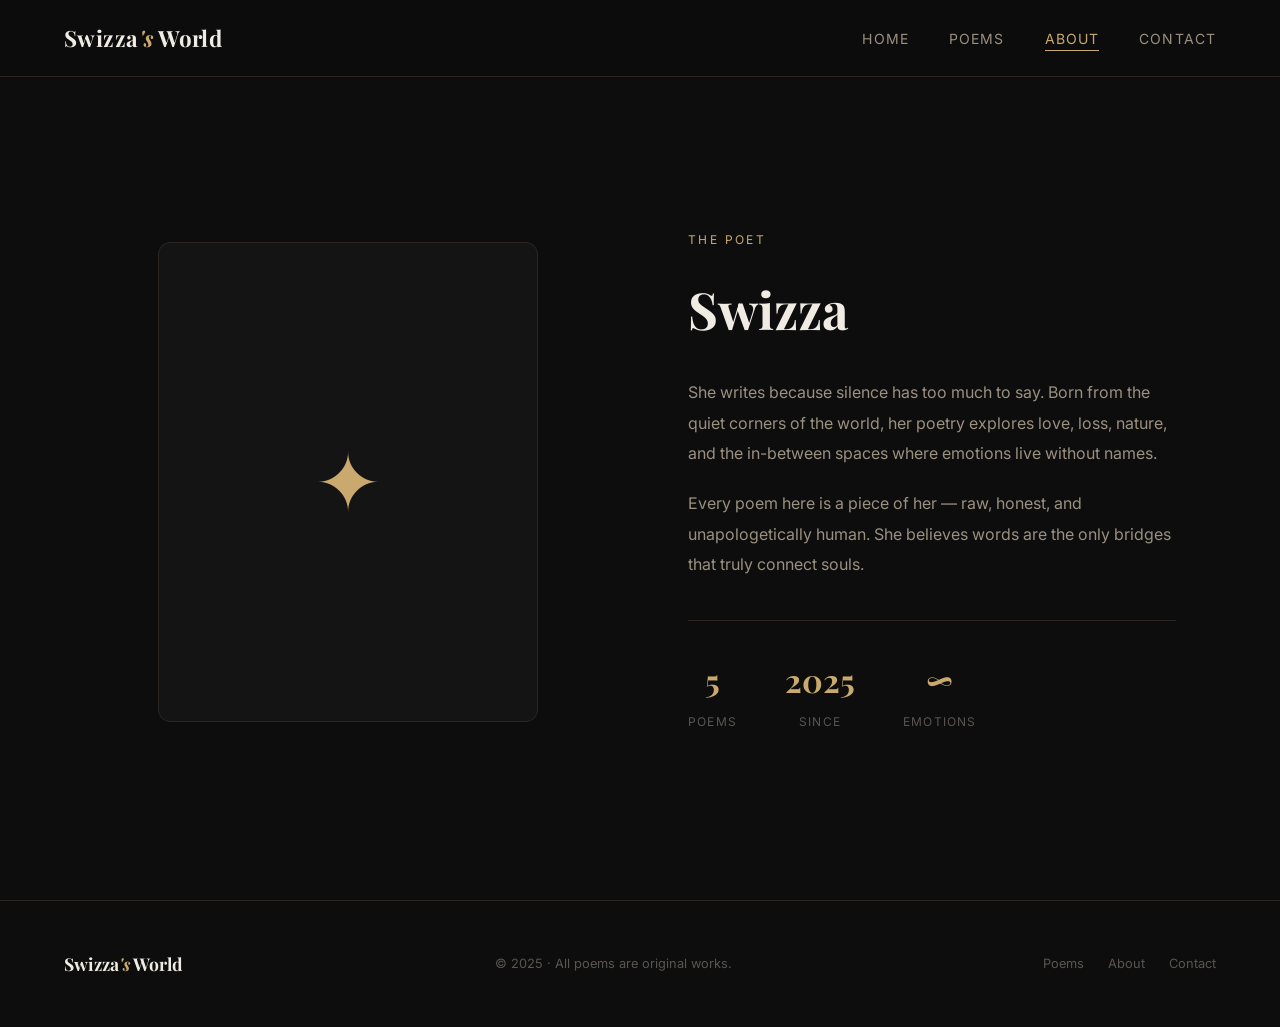
==== about.html @ cbcc3bd9 "first commit - Swizza's World" ====
<!DOCTYPE html>
<html lang="en">
<head>
  <meta charset="UTF-8" />
  <meta name="viewport" content="width=device-width, initial-scale=1.0" />
  <title>About — Swizza's World</title>
  <link rel="stylesheet" href="css/style.css" />
  <link rel="stylesheet" href="css/mobile.css" media="(max-width: 768px)" />
  <link href="https://fonts.googleapis.com/css2?family=Playfair+Display:ital,wght@0,400;0,700;1,400&family=Inter:wght@300;400;500&display=swap" rel="stylesheet" />
</head>
<body>

  <!-- DESKTOP NAV -->
  <nav class="navbar desktop-nav">
    <div class="nav-logo">Swizza<span>'s</span> World</div>
    <ul class="nav-links">
      <li><a href="index.html">Home</a></li>
      <li><a href="poems.html">Poems</a></li>
      <li><a href="about.html" class="active">About</a></li>
      <li><a href="contact.html">Contact</a></li>
    </ul>
  </nav>

  <!-- MOBILE BOTTOM NAVBAR -->
  <nav class="bottom-nav" aria-label="Main navigation">
    <a href="index.html" class="bottom-nav-item" aria-label="Home">
      <span class="bnav-ripple"></span>
      <svg class="bnav-icon" viewBox="0 0 24 24" fill="none" stroke="currentColor" stroke-width="1.8" stroke-linecap="round" stroke-linejoin="round"><path d="M3 9.5L12 3l9 6.5V20a1 1 0 01-1 1H4a1 1 0 01-1-1V9.5z"/><path d="M9 21V12h6v9"/></svg>
      <span class="bnav-label">Home</span>
    </a>
    <a href="poems.html" class="bottom-nav-item" aria-label="Poems">
      <span class="bnav-ripple"></span>
      <svg class="bnav-icon" viewBox="0 0 24 24" fill="none" stroke="currentColor" stroke-width="1.8" stroke-linecap="round" stroke-linejoin="round"><path d="M12 20h9"/><path d="M16.5 3.5a2.121 2.121 0 013 3L7 19l-4 1 1-4L16.5 3.5z"/></svg>
      <span class="bnav-label">Poems</span>
    </a>
    <a href="about.html" class="bottom-nav-item active" aria-label="About">
      <span class="bnav-ripple"></span>
      <svg class="bnav-icon" viewBox="0 0 24 24" fill="none" stroke="currentColor" stroke-width="1.8" stroke-linecap="round" stroke-linejoin="round"><circle cx="12" cy="8" r="4"/><path d="M4 20c0-4 3.6-7 8-7s8 3 8 7"/></svg>
      <span class="bnav-label">About</span>
    </a>
    <a href="contact.html" class="bottom-nav-item" aria-label="Contact">
      <span class="bnav-ripple"></span>
      <svg class="bnav-icon" viewBox="0 0 24 24" fill="none" stroke="currentColor" stroke-width="1.8" stroke-linecap="round" stroke-linejoin="round"><path d="M21 15a2 2 0 01-2 2H7l-4 4V5a2 2 0 012-2h14a2 2 0 012 2z"/></svg>
      <span class="bnav-label">Contact</span>
    </a>
  </nav>

  <!-- ABOUT SECTION -->
  <section class="about-section">
    <div class="about-image-wrap">
      <div class="about-image-placeholder">
        <!-- Replace src with her actual photo -->
        <img src="images/poet.jpg" alt="Poet portrait" onerror="this.style.display='none'" />
        <div class="image-fallback">✦</div>
      </div>
    </div>
    <div class="about-content">
      <p class="about-label">The Poet</p>
      <h1>Swizza</h1>
      <p class="about-bio">
        She writes because silence has too much to say. Born from the quiet corners of the world, 
        her poetry explores love, loss, nature, and the in-between spaces where emotions live 
        without names.
      </p>
      <p class="about-bio">
        Every poem here is a piece of her — raw, honest, and unapologetically human. 
        She believes words are the only bridges that truly connect souls.
      </p>
      <div class="about-stats">
        <div class="stat">
          <span class="stat-num" id="poemCount">0</span>
          <span class="stat-label">Poems</span>
        </div>
        <div class="stat">
          <span class="stat-num">2025</span>
          <span class="stat-label">Since</span>
        </div>
        <div class="stat">
          <span class="stat-num">∞</span>
          <span class="stat-label">Emotions</span>
        </div>
      </div>
    </div>
  </section>

  <!-- FOOTER -->
  <footer class="footer">
    <div class="footer-inner">
      <div class="footer-logo">Swizza<span>'s</span> World</div>
      <p>© 2025 · All poems are original works.</p>
      <div class="footer-links">
        <a href="poems.html">Poems</a>
        <a href="about.html">About</a>
        <a href="contact.html">Contact</a>
      </div>
    </div>
  </footer>

  <script src="js/main.js"></script>
  <script src="js/about.js"></script>
</body>
</html>
---- css/style.css ----
/* ============================================
   VERSES & VISIONS — Main Stylesheet (Desktop)
   ============================================ */

/* ---- CSS Variables ---- */
:root {
  --bg: #0d0d0d;
  --bg-card: #141414;
  --bg-card-hover: #1a1a1a;
  --accent: #c9a96e;       /* warm gold */
  --accent-soft: #e8d5b0;
  --text-primary: #f0ece4;
  --text-secondary: #9a9080;
  --text-muted: #5a5550;
  --border: #2a2520;
  --font-serif: 'Playfair Display', Georgia, serif;
  --font-sans: 'Inter', system-ui, sans-serif;
  --radius: 12px;
  --transition: 0.3s ease;
  --max-width: 1200px;
}

/* ---- Reset ---- */
*, *::before, *::after { box-sizing: border-box; margin: 0; padding: 0; }
html { scroll-behavior: smooth; }
body {
  background: var(--bg);
  color: var(--text-primary);
  font-family: var(--font-sans);
  font-size: 16px;
  line-height: 1.7;
  overflow-x: hidden;
}
img { max-width: 100%; display: block; }
a { color: inherit; text-decoration: none; }
ul { list-style: none; }
button { cursor: pointer; border: none; background: none; font-family: inherit; }

/* ---- Scrollbar ---- */
::-webkit-scrollbar { width: 6px; }
::-webkit-scrollbar-track { background: var(--bg); }
::-webkit-scrollbar-thumb { background: var(--border); border-radius: 3px; }

/* ============================================
   NAVBAR — Desktop
   ============================================ */
.navbar {
  position: fixed;
  top: 0; left: 0; right: 0;
  z-index: 100;
  padding: 1.2rem 4rem;
  display: flex;
  align-items: center;
  justify-content: space-between;
  background: rgba(13, 13, 13, 0.85);
  backdrop-filter: blur(12px);
  border-bottom: 1px solid var(--border);
  transition: var(--transition);
}
.nav-logo {
  font-family: var(--font-serif);
  font-size: 1.4rem;
  font-weight: 700;
  letter-spacing: 0.02em;
  color: var(--text-primary);
}
.nav-logo span { color: var(--accent); font-style: italic; }
.nav-links { display: flex; gap: 2.5rem; }
.nav-links a {
  font-size: 0.875rem;
  font-weight: 400;
  letter-spacing: 0.08em;
  text-transform: uppercase;
  color: var(--text-secondary);
  transition: color var(--transition);
  position: relative;
}
.nav-links a::after {
  content: '';
  position: absolute;
  bottom: -4px; left: 0;
  width: 0; height: 1px;
  background: var(--accent);
  transition: width var(--transition);
}
.nav-links a:hover,
.nav-links a.active { color: var(--accent); }
.nav-links a:hover::after,
.nav-links a.active::after { width: 100%; }

/* Mobile nav hidden on desktop */
.mobile-nav { display: none; }
.mobile-menu { display: none; }
.hamburger { display: none; }
/* Bottom nav hidden on desktop */
.bottom-nav { display: none; }

/* ============================================
   HERO SECTION
   ============================================ */
.hero {
  min-height: 100vh;
  display: grid;
  grid-template-columns: 1fr 1fr;
  align-items: center;
  padding: 8rem 4rem 4rem;
  max-width: var(--max-width);
  margin: 0 auto;
  gap: 4rem;
}
.hero-tagline {
  font-size: 0.8rem;
  letter-spacing: 0.25em;
  text-transform: uppercase;
  color: var(--accent);
  margin-bottom: 1.5rem;
}
.hero-title {
  font-family: var(--font-serif);
  font-size: clamp(3rem, 5vw, 5.5rem);
  font-weight: 700;
  line-height: 1.1;
  color: var(--text-primary);
  margin-bottom: 1.5rem;
}
.hero-title em {
  font-style: italic;
  color: var(--accent);
}
.hero-sub {
  font-size: 1.05rem;
  color: var(--text-secondary);
  max-width: 420px;
  margin-bottom: 2.5rem;
  line-height: 1.8;
}
.btn-primary {
  display: inline-block;
  padding: 0.85rem 2.2rem;
  background: var(--accent);
  color: #0d0d0d;
  font-size: 0.875rem;
  font-weight: 600;
  letter-spacing: 0.06em;
  text-transform: uppercase;
  border-radius: 50px;
  transition: all var(--transition);
}
.btn-primary:hover {
  background: var(--accent-soft);
  transform: translateY(-2px);
  box-shadow: 0 8px 30px rgba(201, 169, 110, 0.3);
}
.btn-outline {
  display: inline-block;
  padding: 0.75rem 2rem;
  border: 1px solid var(--accent);
  color: var(--accent);
  font-size: 0.875rem;
  letter-spacing: 0.06em;
  border-radius: 50px;
  transition: all var(--transition);
}
.btn-outline:hover {
  background: var(--accent);
  color: #0d0d0d;
}
.hero-decoration {
  display: flex;
  align-items: center;
  justify-content: center;
}
.floating-quote {
  font-family: var(--font-serif);
  font-style: italic;
  font-size: 1.25rem;
  color: var(--text-muted);
  line-height: 1.8;
  padding: 2.5rem;
  border-left: 2px solid var(--accent);
  max-width: 380px;
  animation: fadeFloat 6s ease-in-out infinite;
}
@keyframes fadeFloat {
  0%, 100% { transform: translateY(0); opacity: 0.7; }
  50% { transform: translateY(-10px); opacity: 1; }
}

/* ============================================
   FEATURED POEMS SECTION
   ============================================ */
.featured-section {
  padding: 6rem 4rem;
  max-width: var(--max-width);
  margin: 0 auto;
}
.section-header {
  text-align: center;
  margin-bottom: 3.5rem;
}
.section-header h2 {
  font-family: var(--font-serif);
  font-size: 2.5rem;
  color: var(--text-primary);
  margin-bottom: 0.5rem;
}
.section-header p {
  color: var(--text-secondary);
  font-size: 0.95rem;
}
.poems-grid {
  display: grid;
  grid-template-columns: repeat(3, 1fr);
  gap: 1.5rem;
}
.poem-card {
  background: var(--bg-card);
  border: 1px solid var(--border);
  border-radius: var(--radius);
  padding: 2rem;
  cursor: pointer;
  transition: all var(--transition);
  position: relative;
  overflow: hidden;
}
.poem-card::before {
  content: '';
  position: absolute;
  top: 0; left: 0;
  width: 3px; height: 0;
  background: var(--accent);
  transition: height 0.4s ease;
}
.poem-card:hover {
  background: var(--bg-card-hover);
  border-color: var(--accent);
  transform: translateY(-4px);
  box-shadow: 0 12px 40px rgba(0,0,0,0.4);
}
.poem-card:hover::before { height: 100%; }
.poem-tag {
  font-size: 0.7rem;
  letter-spacing: 0.15em;
  text-transform: uppercase;
  color: var(--accent);
  margin-bottom: 0.75rem;
}
.poem-card h3 {
  font-family: var(--font-serif);
  font-size: 1.4rem;
  font-weight: 700;
  color: var(--text-primary);
  margin-bottom: 0.75rem;
  line-height: 1.3;
}
.poem-excerpt {
  font-size: 0.9rem;
  color: var(--text-secondary);
  line-height: 1.8;
  font-style: italic;
  margin-bottom: 1.25rem;
  display: -webkit-box;
  -webkit-line-clamp: 4;
  -webkit-box-orient: vertical;
  overflow: hidden;
}
.poem-meta {
  display: flex;
  align-items: center;
  justify-content: space-between;
  font-size: 0.78rem;
  color: var(--text-muted);
}
.poem-actions {
  display: flex;
  gap: 0.75rem;
  align-items: center;
}
.like-btn {
  background: none;
  border: none;
  color: var(--text-muted);
  font-size: 0.85rem;
  cursor: pointer;
  transition: color var(--transition);
  display: flex;
  align-items: center;
  gap: 0.3rem;
}
.like-btn:hover, .like-btn.liked { color: #e05c7a; }
.share-btn {
  background: none;
  border: none;
  color: var(--text-muted);
  font-size: 0.85rem;
  cursor: pointer;
  transition: color var(--transition);
}
.share-btn:hover { color: var(--accent); }
.view-all {
  text-align: center;
  margin-top: 3rem;
}

/* ============================================
   QUOTE STRIP
   ============================================ */
.quote-strip {
  background: var(--bg-card);
  border-top: 1px solid var(--border);
  border-bottom: 1px solid var(--border);
  padding: 4rem;
  text-align: center;
}
.quote-strip blockquote {
  font-family: var(--font-serif);
  font-style: italic;
  font-size: clamp(1.2rem, 2.5vw, 1.8rem);
  color: var(--text-secondary);
  max-width: 700px;
  margin: 0 auto;
  line-height: 1.7;
}

/* ============================================
   PAGE HEADER (Poems / About / Contact pages)
   ============================================ */
.page-header {
  padding: 10rem 4rem 4rem;
  text-align: center;
  max-width: var(--max-width);
  margin: 0 auto;
}
.page-header h1 {
  font-family: var(--font-serif);
  font-size: clamp(2.5rem, 5vw, 4rem);
  color: var(--text-primary);
  margin-bottom: 0.75rem;
}
.page-header p {
  color: var(--text-secondary);
  font-size: 1rem;
}

/* ============================================
   FILTER BAR
   ============================================ */
.filter-bar {
  display: flex;
  gap: 0.75rem;
  justify-content: center;
  flex-wrap: wrap;
  padding: 0 4rem 3rem;
  max-width: var(--max-width);
  margin: 0 auto;
}
.filter-btn {
  padding: 0.5rem 1.4rem;
  border: 1px solid var(--border);
  border-radius: 50px;
  font-size: 0.8rem;
  letter-spacing: 0.08em;
  text-transform: uppercase;
  color: var(--text-secondary);
  transition: all var(--transition);
}
.filter-btn:hover,
.filter-btn.active {
  border-color: var(--accent);
  color: var(--accent);
  background: rgba(201, 169, 110, 0.08);
}

/* ============================================
   POEMS PAGE GRID
   ============================================ */
.poems-page-grid {
  display: grid;
  grid-template-columns: repeat(3, 1fr);
  gap: 1.5rem;
  padding: 0 4rem 6rem;
  max-width: var(--max-width);
  margin: 0 auto;
}

/* ============================================
   POEM MODAL (full poem view)
   ============================================ */
.poem-modal-overlay {
  position: fixed;
  inset: 0;
  background: rgba(0,0,0,0.85);
  backdrop-filter: blur(8px);
  z-index: 200;
  display: flex;
  align-items: center;
  justify-content: center;
  padding: 2rem;
  opacity: 0;
  pointer-events: none;
  transition: opacity var(--transition);
}
.poem-modal-overlay.open {
  opacity: 1;
  pointer-events: all;
}
.poem-modal {
  background: var(--bg-card);
  border: 1px solid var(--border);
  border-radius: var(--radius);
  padding: 3rem;
  max-width: 640px;
  width: 100%;
  max-height: 85vh;
  overflow-y: auto;
  position: relative;
  transform: translateY(20px);
  transition: transform var(--transition);
}
.poem-modal-overlay.open .poem-modal {
  transform: translateY(0);
}
.modal-close {
  position: absolute;
  top: 1.25rem; right: 1.5rem;
  font-size: 1.5rem;
  color: var(--text-muted);
  cursor: pointer;
  transition: color var(--transition);
}
.modal-close:hover { color: var(--text-primary); }
.modal-tag {
  font-size: 0.7rem;
  letter-spacing: 0.15em;
  text-transform: uppercase;
  color: var(--accent);
  margin-bottom: 0.75rem;
}
.modal-title {
  font-family: var(--font-serif);
  font-size: 2rem;
  color: var(--text-primary);
  margin-bottom: 0.5rem;
}
.modal-date {
  font-size: 0.8rem;
  color: var(--text-muted);
  margin-bottom: 2rem;
}
.modal-body {
  font-family: var(--font-serif);
  font-size: 1.05rem;
  line-height: 2;
  color: var(--text-secondary);
  white-space: pre-line;
}
.modal-actions {
  display: flex;
  gap: 1rem;
  margin-top: 2rem;
  padding-top: 1.5rem;
  border-top: 1px solid var(--border);
}

/* ============================================
   ABOUT PAGE
   ============================================ */
.about-section {
  min-height: 100vh;
  display: grid;
  grid-template-columns: 1fr 1fr;
  align-items: center;
  gap: 6rem;
  padding: 8rem 4rem 4rem;
  max-width: var(--max-width);
  margin: 0 auto;
}
.about-image-wrap {
  display: flex;
  justify-content: center;
}
.about-image-placeholder {
  width: 380px;
  height: 480px;
  border-radius: var(--radius);
  border: 1px solid var(--border);
  overflow: hidden;
  position: relative;
  background: var(--bg-card);
  display: flex;
  align-items: center;
  justify-content: center;
}
.about-image-placeholder img {
  width: 100%;
  height: 100%;
  object-fit: cover;
}
.image-fallback {
  font-size: 5rem;
  color: var(--accent);
  position: absolute;
}
.about-label {
  font-size: 0.75rem;
  letter-spacing: 0.2em;
  text-transform: uppercase;
  color: var(--accent);
  margin-bottom: 1rem;
}
.about-content h1 {
  font-family: var(--font-serif);
  font-size: clamp(2.5rem, 4vw, 3.5rem);
  color: var(--text-primary);
  margin-bottom: 1.5rem;
}
.about-bio {
  color: var(--text-secondary);
  font-size: 1rem;
  line-height: 1.9;
  margin-bottom: 1.25rem;
}
.about-stats {
  display: flex;
  gap: 3rem;
  margin-top: 2.5rem;
  padding-top: 2rem;
  border-top: 1px solid var(--border);
}
.stat { text-align: center; }
.stat-num {
  display: block;
  font-family: var(--font-serif);
  font-size: 2rem;
  color: var(--accent);
  font-weight: 700;
}
.stat-label {
  font-size: 0.75rem;
  letter-spacing: 0.1em;
  text-transform: uppercase;
  color: var(--text-muted);
}

/* ============================================
   CONTACT PAGE
   ============================================ */
.contact-section {
  padding: 8rem 4rem 6rem;
  max-width: var(--max-width);
  margin: 0 auto;
}
.contact-header {
  text-align: center;
  margin-bottom: 4rem;
}
.contact-header h1 {
  font-family: var(--font-serif);
  font-size: clamp(2.5rem, 4vw, 3.5rem);
  color: var(--text-primary);
  margin-bottom: 0.75rem;
}
.contact-header p {
  color: var(--text-secondary);
  font-size: 1rem;
  max-width: 480px;
  margin: 0 auto;
}
.contact-wrap {
  display: grid;
  grid-template-columns: 1.5fr 1fr;
  gap: 4rem;
  align-items: start;
}
.contact-form { display: flex; flex-direction: column; gap: 1.5rem; }
.form-group { display: flex; flex-direction: column; gap: 0.5rem; }
.form-group label {
  font-size: 0.8rem;
  letter-spacing: 0.1em;
  text-transform: uppercase;
  color: var(--text-muted);
}
.form-group input,
.form-group textarea {
  background: var(--bg-card);
  border: 1px solid var(--border);
  border-radius: 8px;
  padding: 0.9rem 1.2rem;
  color: var(--text-primary);
  font-family: var(--font-sans);
  font-size: 0.95rem;
  transition: border-color var(--transition);
  resize: vertical;
}
.form-group input:focus,
.form-group textarea:focus {
  outline: none;
  border-color: var(--accent);
}
.form-group input::placeholder,
.form-group textarea::placeholder { color: var(--text-muted); }
.form-note {
  font-size: 0.85rem;
  color: var(--accent);
  min-height: 1.2em;
}
.contact-aside {
  display: flex;
  flex-direction: column;
  gap: 2.5rem;
  padding-top: 1rem;
}
.contact-quote {
  padding: 2rem;
  border-left: 2px solid var(--accent);
  background: var(--bg-card);
  border-radius: 0 var(--radius) var(--radius) 0;
}
.contact-quote p {
  font-family: var(--font-serif);
  font-style: italic;
  font-size: 1.1rem;
  color: var(--text-secondary);
  line-height: 1.7;
}
.contact-social p {
  font-size: 0.8rem;
  letter-spacing: 0.1em;
  text-transform: uppercase;
  color: var(--text-muted);
  margin-bottom: 1rem;
}
.social-links { display: flex; flex-direction: column; gap: 0.75rem; }
.social-link {
  color: var(--text-secondary);
  font-size: 0.95rem;
  transition: color var(--transition);
  display: flex;
  align-items: center;
  gap: 0.5rem;
}
.social-link::before { content: '→'; color: var(--accent); }
.social-link:hover { color: var(--accent); }

/* ============================================
   FOOTER
   ============================================ */
.footer {
  border-top: 1px solid var(--border);
  padding: 3rem 4rem;
}
.footer-inner {
  max-width: var(--max-width);
  margin: 0 auto;
  display: flex;
  align-items: center;
  justify-content: space-between;
  flex-wrap: wrap;
  gap: 1rem;
}
.footer-logo {
  font-family: var(--font-serif);
  font-size: 1.1rem;
  font-weight: 700;
}
.footer-logo span { color: var(--accent); font-style: italic; }
.footer-inner p {
  font-size: 0.8rem;
  color: var(--text-muted);
}
.footer-links {
  display: flex;
  gap: 1.5rem;
}
.footer-links a {
  font-size: 0.8rem;
  color: var(--text-muted);
  transition: color var(--transition);
}
.footer-links a:hover { color: var(--accent); }

/* ============================================
   ANIMATIONS
   ============================================ */
.fade-in {
  opacity: 0;
  transform: translateY(24px);
  transition: opacity 0.6s ease, transform 0.6s ease;
}
.fade-in.visible {
  opacity: 1;
  transform: translateY(0);
}
---- css/mobile.css ----
/* ============================================
   SWIZZA'S WORLD — Mobile Stylesheet
   Applied only on screens ≤ 768px
   ============================================ */

/* ---- Hide desktop top nav on mobile ---- */
.desktop-nav { display: none !important; }

/* ============================================
   BOTTOM NAVIGATION BAR
   ============================================ */
.bottom-nav {
  display: flex !important;
  position: fixed;
  bottom: 0; left: 0; right: 0;
  z-index: 100;
  height: 68px;
  background: rgba(13, 13, 13, 0.96);
  backdrop-filter: blur(20px);
  -webkit-backdrop-filter: blur(20px);
  border-top: 1px solid var(--border);
  padding: 0 0.5rem;
  padding-bottom: env(safe-area-inset-bottom); /* iPhone notch support */
  align-items: center;
  justify-content: space-around;
}

.bottom-nav-item {
  position: relative;
  display: flex;
  flex-direction: column;
  align-items: center;
  justify-content: center;
  gap: 4px;
  flex: 1;
  height: 100%;
  color: var(--text-muted);
  text-decoration: none;
  transition: color 0.25s ease;
  overflow: hidden;
  border-radius: 16px;
  -webkit-tap-highlight-color: transparent;
}

/* Active state */
.bottom-nav-item.active {
  color: var(--accent);
}

/* Icon */
.bnav-icon {
  width: 22px;
  height: 22px;
  transition: transform 0.3s cubic-bezier(0.34, 1.56, 0.64, 1), stroke 0.25s ease;
  position: relative;
  z-index: 1;
}
.bottom-nav-item.active .bnav-icon {
  transform: translateY(-2px) scale(1.12);
  stroke: var(--accent);
  filter: drop-shadow(0 0 6px rgba(201, 169, 110, 0.5));
}

/* Label */
.bnav-label {
  font-size: 0.65rem;
  font-weight: 500;
  letter-spacing: 0.06em;
  text-transform: uppercase;
  position: relative;
  z-index: 1;
  transition: opacity 0.25s ease, transform 0.25s ease;
}
.bottom-nav-item:not(.active) .bnav-label {
  opacity: 0.5;
}
.bottom-nav-item.active .bnav-label {
  opacity: 1;
  font-weight: 600;
}

/* Active pill indicator */
.bottom-nav-item.active::before {
  content: '';
  position: absolute;
  top: 8px;
  left: 50%;
  transform: translateX(-50%);
  width: 36px;
  height: 36px;
  background: rgba(201, 169, 110, 0.1);
  border-radius: 12px;
  z-index: 0;
  animation: pillIn 0.3s cubic-bezier(0.34, 1.56, 0.64, 1) forwards;
}
@keyframes pillIn {
  from { transform: translateX(-50%) scale(0.6); opacity: 0; }
  to   { transform: translateX(-50%) scale(1);   opacity: 1; }
}

/* Ripple effect on tap */
.bnav-ripple {
  position: absolute;
  inset: 0;
  border-radius: 16px;
  pointer-events: none;
  overflow: hidden;
}
.bnav-ripple::after {
  content: '';
  position: absolute;
  top: 50%; left: 50%;
  width: 0; height: 0;
  background: rgba(201, 169, 110, 0.2);
  border-radius: 50%;
  transform: translate(-50%, -50%);
  transition: width 0s, height 0s, opacity 0.5s;
  opacity: 0;
}
.bottom-nav-item:active .bnav-ripple::after {
  width: 120px;
  height: 120px;
  opacity: 1;
  transition: width 0.4s ease, height 0.4s ease, opacity 0s;
}

/* Add bottom padding to body so content isn't hidden behind nav */
body {
  padding-bottom: calc(68px + env(safe-area-inset-bottom));
}

/* ============================================
   HERO — Mobile
   ============================================ */
.hero {
  grid-template-columns: 1fr;
  min-height: 100svh;
  padding: 5rem 1.5rem 2rem;
  gap: 2rem;
  text-align: center;
}
.hero-sub { margin: 0 auto 2rem; }
.hero-decoration { display: none; }
.hero-title { font-size: clamp(2.5rem, 10vw, 3.5rem); }

/* ============================================
   FEATURED POEMS — Mobile
   ============================================ */
.featured-section {
  padding: 3rem 1.5rem;
}
.poems-grid {
  grid-template-columns: 1fr;
  gap: 1rem;
}

/* ============================================
   QUOTE STRIP — Mobile
   ============================================ */
.quote-strip {
  padding: 2.5rem 1.5rem;
}

/* ============================================
   PAGE HEADER — Mobile
   ============================================ */
.page-header {
  padding: 4rem 1.5rem 2rem;
}

/* ============================================
   FILTER BAR — Mobile (horizontal scroll)
   ============================================ */
.filter-bar {
  padding: 0 1.5rem 2rem;
  flex-wrap: nowrap;
  overflow-x: auto;
  justify-content: flex-start;
  -webkit-overflow-scrolling: touch;
  scrollbar-width: none;
}
.filter-bar::-webkit-scrollbar { display: none; }
.filter-btn { flex-shrink: 0; }

/* ============================================
   POEMS PAGE GRID — Mobile
   ============================================ */
.poems-page-grid {
  grid-template-columns: 1fr;
  padding: 0 1.5rem 2rem;
  gap: 1rem;
}

/* ============================================
   POEM CARD — Mobile
   ============================================ */
.poem-card {
  padding: 1.5rem;
}
.poem-card h3 { font-size: 1.3rem; }

/* ============================================
   POEM MODAL — Mobile (bottom sheet)
   ============================================ */
.poem-modal-overlay {
  padding: 0;
  align-items: flex-end;
}
.poem-modal {
  border-radius: var(--radius) var(--radius) 0 0;
  max-height: 90svh;
  padding: 2rem 1.5rem;
}

/* ============================================
   ABOUT PAGE — Mobile
   ============================================ */
.about-section {
  grid-template-columns: 1fr;
  padding: 4rem 1.5rem 3rem;
  gap: 2.5rem;
  text-align: center;
}
.about-image-placeholder {
  width: 220px;
  height: 280px;
  margin: 0 auto;
}
.about-stats {
  justify-content: center;
  gap: 2rem;
}

/* ============================================
   CONTACT PAGE — Mobile
   ============================================ */
.contact-section {
  padding: 4rem 1.5rem 3rem;
}
.contact-wrap {
  grid-template-columns: 1fr;
  gap: 2.5rem;
}
.contact-aside { order: -1; }

/* ============================================
   FOOTER — Mobile
   ============================================ */
.footer {
  padding: 2rem 1.5rem;
}
.footer-inner {
  flex-direction: column;
  text-align: center;
  gap: 0.75rem;
}
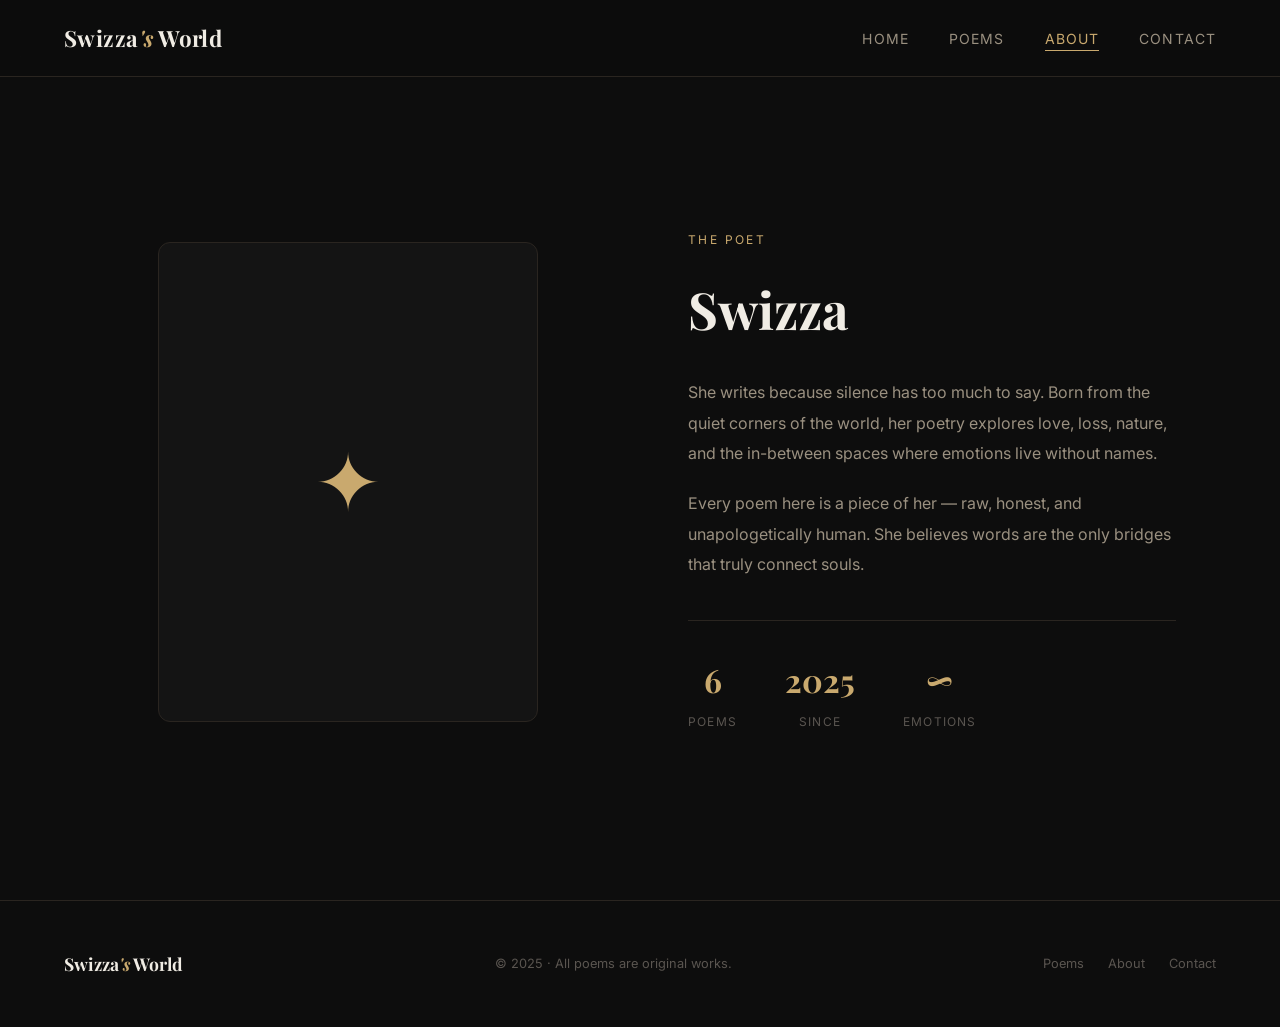
==== commit 822b9169: "logo redirects to home, Formspree connected" ====
--- a/about.html
+++ b/about.html
@@ -4,6 +4,7 @@
   <meta charset="UTF-8" />
   <meta name="viewport" content="width=device-width, initial-scale=1.0" />
   <title>About — Swizza's World</title>
+  <link rel="icon" type="image/svg+xml" href="favicon.svg" />
   <link rel="stylesheet" href="css/style.css" />
   <link rel="stylesheet" href="css/mobile.css" media="(max-width: 768px)" />
   <link href="https://fonts.googleapis.com/css2?family=Playfair+Display:ital,wght@0,400;0,700;1,400&family=Inter:wght@300;400;500&display=swap" rel="stylesheet" />
@@ -12,7 +13,7 @@
 
   <!-- DESKTOP NAV -->
   <nav class="navbar desktop-nav">
-    <div class="nav-logo">Swizza<span>'s</span> World</div>
+    <a href="index.html" class="nav-logo">Swizza<span>'s</span> World</a>
     <ul class="nav-links">
       <li><a href="index.html">Home</a></li>
       <li><a href="poems.html">Poems</a></li>
--- a/css/style.css
+++ b/css/style.css
@@ -63,7 +63,10 @@
   font-weight: 700;
   letter-spacing: 0.02em;
   color: var(--text-primary);
-}
+  text-decoration: none;
+  transition: opacity var(--transition);
+}
+.nav-logo:hover { opacity: 0.8; }
 .nav-logo span { color: var(--accent); font-style: italic; }
 .nav-links { display: flex; gap: 2.5rem; }
 .nav-links a {
